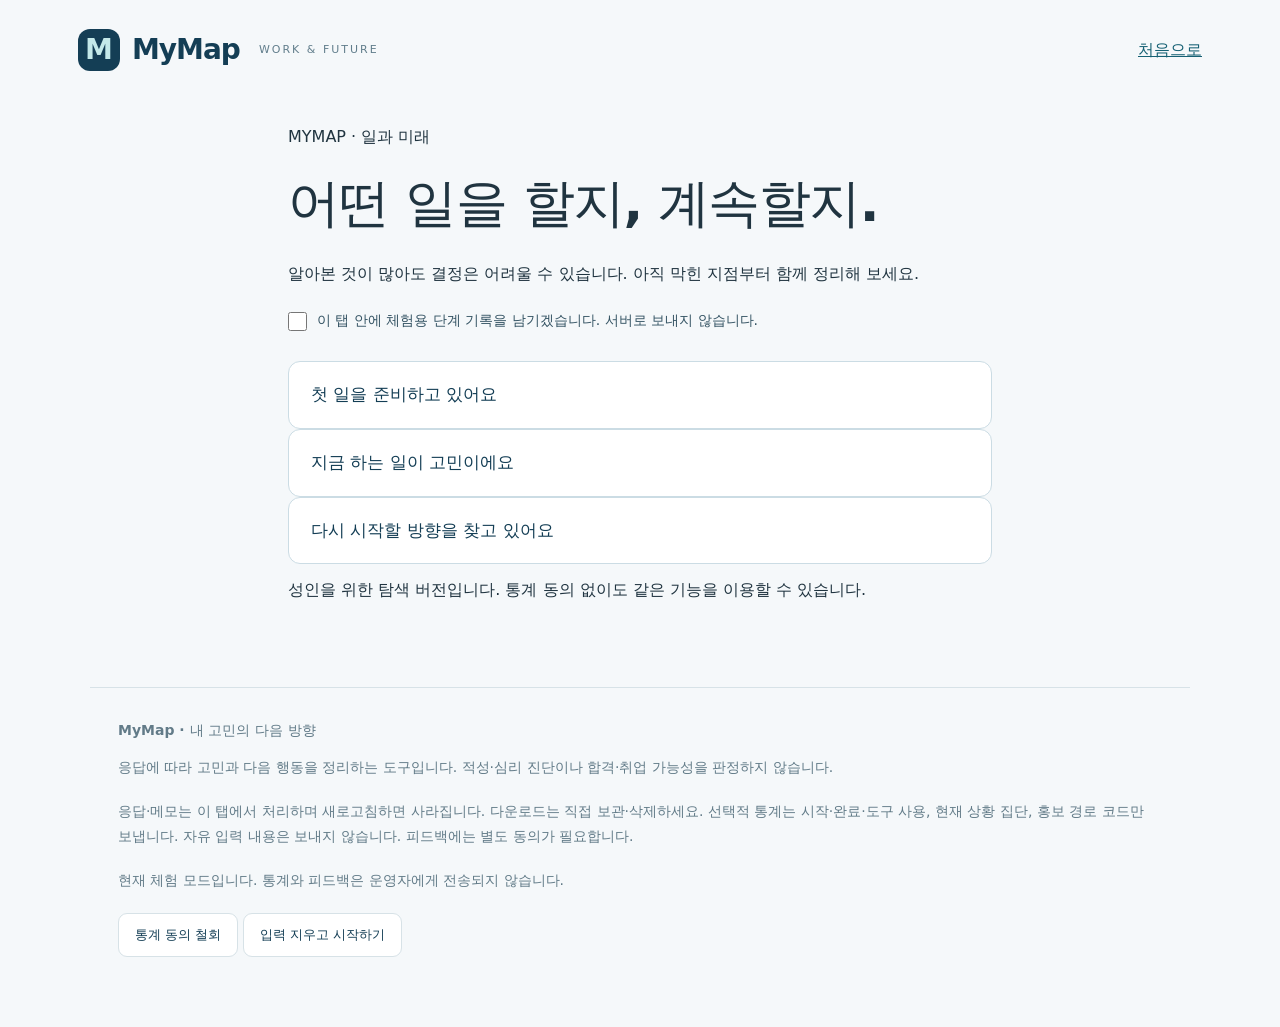
==== career.html @ 4d39e6b2 "Add files via upload" ====
<!doctype html><html lang="ko"><head><meta charset="utf-8"><meta name="viewport" content="width=device-width,initial-scale=1"><meta name="referrer" content="no-referrer"><title>MyMap · 내 고민의 다음 방향</title><link rel="stylesheet" href="style.css"><link rel="icon" href="brand.svg"></head><body><header><a id="brand" href="./"><span class="brand-mark" aria-hidden="true">M</span><strong>MyMap</strong><span class="edition">WORK & FUTURE</span></a><nav><a href="./">처음으로</a></nav></header><main id="career" class="narrow" aria-live="polite">질문을 준비합니다.</main><footer><strong>MyMap · 내 고민의 다음 방향</strong><p>응답에 따라 고민과 다음 행동을 정리하는 도구입니다. 적성·심리 진단이나 합격·취업 가능성을 판정하지 않습니다.</p><p>응답·메모는 이 탭에서 처리하며 새로고침하면 사라집니다. 다운로드는 직접 보관·삭제하세요. 선택적 통계는 시작·완료·도구 사용, 현재 상황 집단, 홍보 경로 코드만 보냅니다. 자유 입력 내용은 보내지 않습니다. 피드백에는 별도 동의가 필요합니다.</p><p id="data-status"></p><button id="withdraw-career">통계 동의 철회</button> <button id="clear-career">입력 지우고 시작하기</button><p id="privacy-status" role="status"></p></footer><script src="pilot-config.js"></script><script src="pilot-core.js"></script><script src="telemetry.js"></script><script src="toolkit.js"></script><script src="career-core.js"></script><script src="career.js"></script></body></html>
---- style.css ----
:root{font:16px/1.75 system-ui,-apple-system,'Noto Sans KR',sans-serif;color:#203440;background:#f5f8fa;font-synthesis:none;--navy:#143e55;--teal:#187a7d;--border:#d7e2e7}*{box-sizing:border-box}body{margin:0}button,input,textarea,select{font:inherit}button,a{touch-action:manipulation}button{cursor:pointer;background:#fff;color:var(--navy);border:1px solid var(--border);border-radius:9px;padding:10px 16px}button:hover{background:#eef5f7;border-color:#7babb8}a{color:#166174}button:focus-visible,a:focus-visible,input:focus-visible,textarea:focus-visible,select:focus-visible{outline:3px solid #d7993e;outline-offset:3px}header{max-width:1180px;margin:auto;padding:25px 28px;display:flex;justify-content:space-between;align-items:center;gap:20px}#brand{display:flex;align-items:center;gap:12px;text-decoration:none;color:var(--navy)}#brand strong{font-size:24px;letter-spacing:-.6px}.edition{font-size:11px;letter-spacing:2px;margin-left:7px;color:#627e8c}nav{display:flex;gap:8px}nav button{background:transparent;border:0;font-size:14px;padding:8px}main{max-width:1100px;margin:24px auto 80px;padding:0 28px;min-height:60vh}h1{font-size:clamp(32px,4.4vw,52px);line-height:1.25;letter-spacing:-1.6px;font-weight:700;margin:18px 0 24px}h2{font-size:25px;line-height:1.5;letter-spacing:-.5px;margin:10px 0 18px}h3{font-size:19px;line-height:1.5;margin:10px 0}p{margin:12px 0 20px}.muted{color:#5c7481}.fine{font-size:13px;color:#617b88}.eyebrow{color:#27747f;letter-spacing:2px;font-size:12px;font-weight:700}.hero{display:grid;grid-template-columns:1.25fr 1fr;background:#e6f0f5;border:1px solid #d3e5ec;border-radius:24px;overflow:hidden}.hero-copy{padding:45px 42px}.hero-art{background:#143e55;color:#eaf7f9;padding:40px 32px;display:flex;flex-direction:column;justify-content:center;position:relative}.hero-art:before{content:'';position:absolute;inset:30px;border-radius:50%;border:1px solid #497282;transform:rotate(-25deg)}.hero-art .path-item{position:relative;background:#23536b;padding:17px 22px;border-radius:12px;margin:8px 0 8px 20px;max-width:300px;font-size:16px;border:1px solid #4d788b}.hero-art .path-item:nth-child(2){margin-left:0}.hero-art .path-item:last-child{background:#c4e9e9;color:#143e55;margin-left:35px}.actions{display:flex;gap:10px;flex-wrap:wrap;margin:22px 0}.primary{background:var(--navy);color:#fff;border-color:var(--navy);padding:13px 22px;font-weight:600}.primary:hover{background:#24586e;color:#fff}.quiet{background:transparent;border:0;padding-left:0}.section-label{display:flex;justify-content:space-between;align-items:center;margin:40px 0 16px;gap:16px}.grid{display:grid;grid-template-columns:repeat(3,1fr);gap:15px}.card{display:block;background:#fff;border:1px solid var(--border);padding:24px;border-radius:15px;text-align:left;width:100%;color:#244452}.card:hover{border-color:#5b9cac}.card small{display:block;font-size:12px;color:#527b87;margin-bottom:12px}.card strong{font-size:19px;display:block;line-height:1.5}.card p{font-size:14px;margin:10px 0 0}.work-list{display:grid;grid-template-columns:1fr 1fr;gap:13px}.work-card{padding:24px;border-radius:14px;display:flex;align-items:center;gap:20px;text-align:left;background:white;border:1px solid var(--border)}.work-card strong{display:block;font-size:18px}.work-card p{font-size:14px;color:#627b88;margin:4px 0}.symbol{font-size:23px;width:44px;flex-shrink:0;color:#27747f}.narrow{max-width:760px;margin:24px auto}.toolbar{display:flex;justify-content:space-between;align-items:center;gap:15px;margin-bottom:24px}.badge{display:inline-block;border-radius:20px;background:#e4f0f2;color:#286978;padding:4px 12px;font-size:12px}.options{display:grid;gap:12px;margin:28px 0}.option{text-align:left;padding:18px 22px;font-size:17px;width:100%;background:#fff;border:1px solid #cbdce4;border-radius:12px}.option:hover{background:#eaf4f7}.panel{background:white;border:1px solid var(--border);border-radius:16px;padding:28px;margin:24px 0}.highlight{border-color:#92c7cf;background:#edf8f8}.urgent{background:#fff4ef;border-color:#e7baa3}.notice{padding:14px 18px;border-left:3px solid #3b8193;background:#eaf1f6;font-size:14px}.check{display:flex;gap:10px;align-items:flex-start;font-size:14px;margin:16px 0}.check input{width:19px;height:19px;flex-shrink:0;margin-top:4px}label{display:block;font-size:14px;color:#355464}input,textarea,select{width:100%;border:1px solid #bbcdd5;border-radius:8px;background:#fff;padding:12px;color:#203440;margin:6px 0 14px}textarea{min-height:100px;resize:vertical}.form-grid{display:grid;grid-template-columns:1fr 1fr;gap:12px 18px}.task-row{display:grid;grid-template-columns:2fr 1fr 1.3fr 1.2fr;gap:10px;padding:15px 0;border-bottom:1px solid var(--border)}.output{white-space:pre-wrap;overflow-wrap:anywhere;background:#f0f6f8;padding:20px;border-radius:12px;font-size:15px}.error{color:#a13d2e;font-size:14px}.success{color:#146357}.result-title{font-size:36px}.path{font-size:14px;color:#4b6c7c}.summary-list li{margin:14px 0}details{margin:22px 0}summary{cursor:pointer}table{width:100%;border-collapse:collapse}th,td{border-bottom:1px solid var(--border);padding:10px;text-align:left;font-size:14px}.table-wrap{overflow-x:auto}.table-wrap input{min-width:65px}.footer-head{display:flex;gap:22px;align-items:center}.footer-head strong{font-size:20px;color:#35596b}footer{max-width:1100px;margin:auto;padding:30px 28px 50px;border-top:1px solid var(--border);font-size:14px;color:#627b88}footer button{font-size:13px}#privacy-msg{overflow-wrap:anywhere}.metric-grid{display:grid;grid-template-columns:repeat(4,1fr);gap:14px}.metric{background:white;border:1px solid var(--border);border-radius:12px;padding:20px}.metric strong{font-size:30px;display:block;color:#143e55}.metric span{font-size:13px}.link-button{display:inline-block;text-decoration:none;border-radius:9px;background:#143e55;color:white;padding:12px 18px}.offer-list{display:grid;grid-template-columns:1fr 1fr;gap:15px}select{appearance:none;background-image:url("data:image/svg+xml,%3Csvg xmlns='http://www.w3.org/2000/svg' width='16' height='16'%3E%3Cpath d='m4 6 4 4 4-4' fill='none' stroke='%23355464' stroke-width='1.5'/%3E%3C/svg%3E");background-repeat:no-repeat;background-position:right 12px center;padding-right:34px}@media(max-width:750px){header{padding:18px;align-items:flex-start}#brand strong{font-size:20px}.edition{display:none}nav{flex-wrap:wrap;justify-content:flex-end;max-width:180px;gap:0}nav button{font-size:12px}main{padding:0 18px;margin-top:8px}.hero{grid-template-columns:1fr}.hero-copy{padding:30px 24px}.hero-art{padding:20px 24px;min-height:190px}.hero-art .path-item{max-width:none;padding:10px 18px;font-size:14px}.hero-art:before{inset:15px}.grid{grid-template-columns:1fr}.work-list,.form-grid,.offer-list{grid-template-columns:1fr}.task-row{grid-template-columns:1fr 1fr}h1{font-size:34px}.panel{padding:21px}.result-title{font-size:29px}.metric-grid{grid-template-columns:1fr 1fr}.footer-head{align-items:flex-start;flex-direction:column;gap:4px}.table-wrap{max-width:100%}}@media print{header,footer,nav,button,.no-print{display:none}body{background:#fff}main{max-width:none}.panel{border:0;padding:0}.output{background:white}}

h1,h2,h3,.card strong,.work-card strong{word-break:keep-all;overflow-wrap:break-word}.hero h1{white-space:pre-line;font-size:clamp(30px,3.5vw,44px)}.metric strong{font-size:24px;overflow-wrap:anywhere}

.brand-mark{display:grid;place-items:center;width:42px;height:42px;border-radius:12px;background:var(--navy);color:#c4e9e9;font-size:28px;font-weight:800;line-height:1}#brand strong{font-size:28px;letter-spacing:-1px}
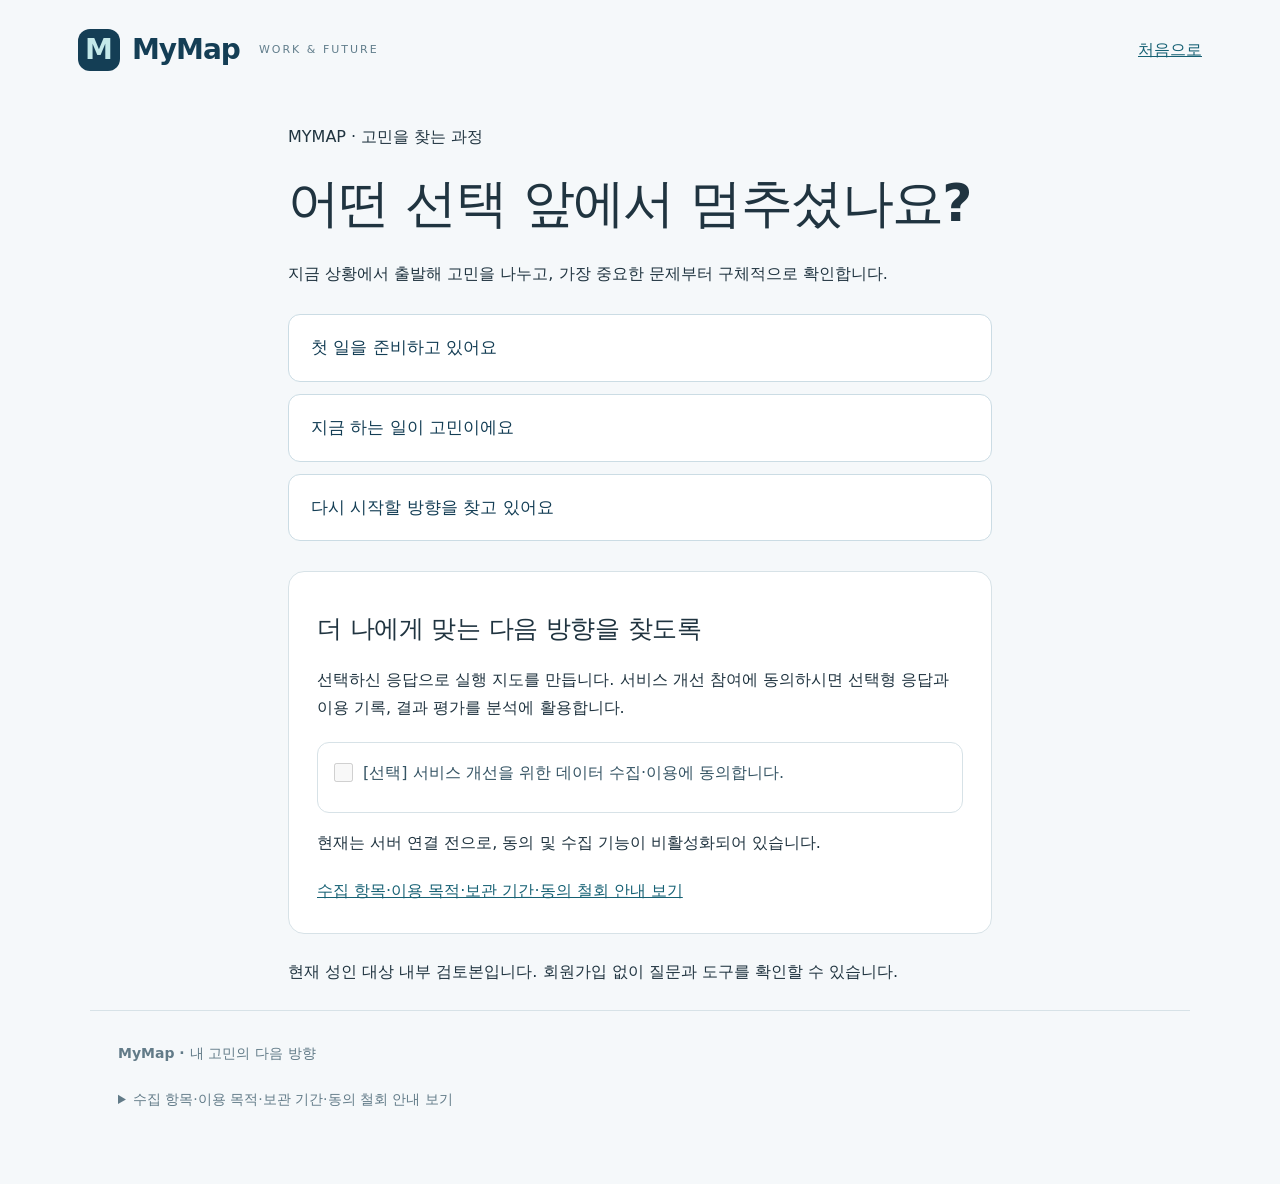
==== commit ed9cb318: "Add files via upload" ====
--- a/career.html
+++ b/career.html
@@ -1 +1 @@
-<!doctype html><html lang="ko"><head><meta charset="utf-8"><meta name="viewport" content="width=device-width,initial-scale=1"><meta name="referrer" content="no-referrer"><title>MyMap · 내 고민의 다음 방향</title><link rel="stylesheet" href="style.css"><link rel="icon" href="brand.svg"></head><body><header><a id="brand" href="./"><span class="brand-mark" aria-hidden="true">M</span><strong>MyMap</strong><span class="edition">WORK & FUTURE</span></a><nav><a href="./">처음으로</a></nav></header><main id="career" class="narrow" aria-live="polite">질문을 준비합니다.</main><footer><strong>MyMap · 내 고민의 다음 방향</strong><p>응답에 따라 고민과 다음 행동을 정리하는 도구입니다. 적성·심리 진단이나 합격·취업 가능성을 판정하지 않습니다.</p><p>응답·메모는 이 탭에서 처리하며 새로고침하면 사라집니다. 다운로드는 직접 보관·삭제하세요. 선택적 통계는 시작·완료·도구 사용, 현재 상황 집단, 홍보 경로 코드만 보냅니다. 자유 입력 내용은 보내지 않습니다. 피드백에는 별도 동의가 필요합니다.</p><p id="data-status"></p><button id="withdraw-career">통계 동의 철회</button> <button id="clear-career">입력 지우고 시작하기</button><p id="privacy-status" role="status"></p></footer><script src="pilot-config.js"></script><script src="pilot-core.js"></script><script src="telemetry.js"></script><script src="toolkit.js"></script><script src="career-core.js"></script><script src="career.js"></script></body></html>
+<!doctype html><html lang="ko"><head><meta charset="utf-8"><meta name="viewport" content="width=device-width,initial-scale=1"><meta name="referrer" content="no-referrer"><title>MyMap · 내 고민의 다음 방향</title><link rel="stylesheet" href="style.css"><link rel="icon" href="brand.svg"></head><body><header><a id="brand" href="./"><span class="brand-mark" aria-hidden="true">M</span><strong>MyMap</strong><span class="edition">WORK & FUTURE</span></a><nav><a href="./">처음으로</a></nav></header><main id="career" class="narrow" aria-live="polite">질문을 준비합니다.</main><footer>MyMap · 응답은 이 탭에서만 처리됩니다.</footer><script src="decision-core.js"></script><script src="decision.js"></script></body></html>
--- a/style.css
+++ b/style.css
@@ -3,3 +3,4 @@
 h1,h2,h3,.card strong,.work-card strong{word-break:keep-all;overflow-wrap:break-word}.hero h1{white-space:pre-line;font-size:clamp(30px,3.5vw,44px)}.metric strong{font-size:24px;overflow-wrap:anywhere}
 
 .brand-mark{display:grid;place-items:center;width:42px;height:42px;border-radius:12px;background:var(--navy);color:#c4e9e9;font-size:28px;font-weight:800;line-height:1}#brand strong{font-size:28px;letter-spacing:-1px}
+#career>.option{margin:6px 0}#career .check{padding:16px;background:white;border:1px solid var(--border);border-radius:12px;font-size:16px}#career li{margin:15px 0}#career label{font-size:16px}fieldset{border:1px solid var(--border);border-radius:12px}button:disabled{cursor:not-allowed;opacity:.6}
